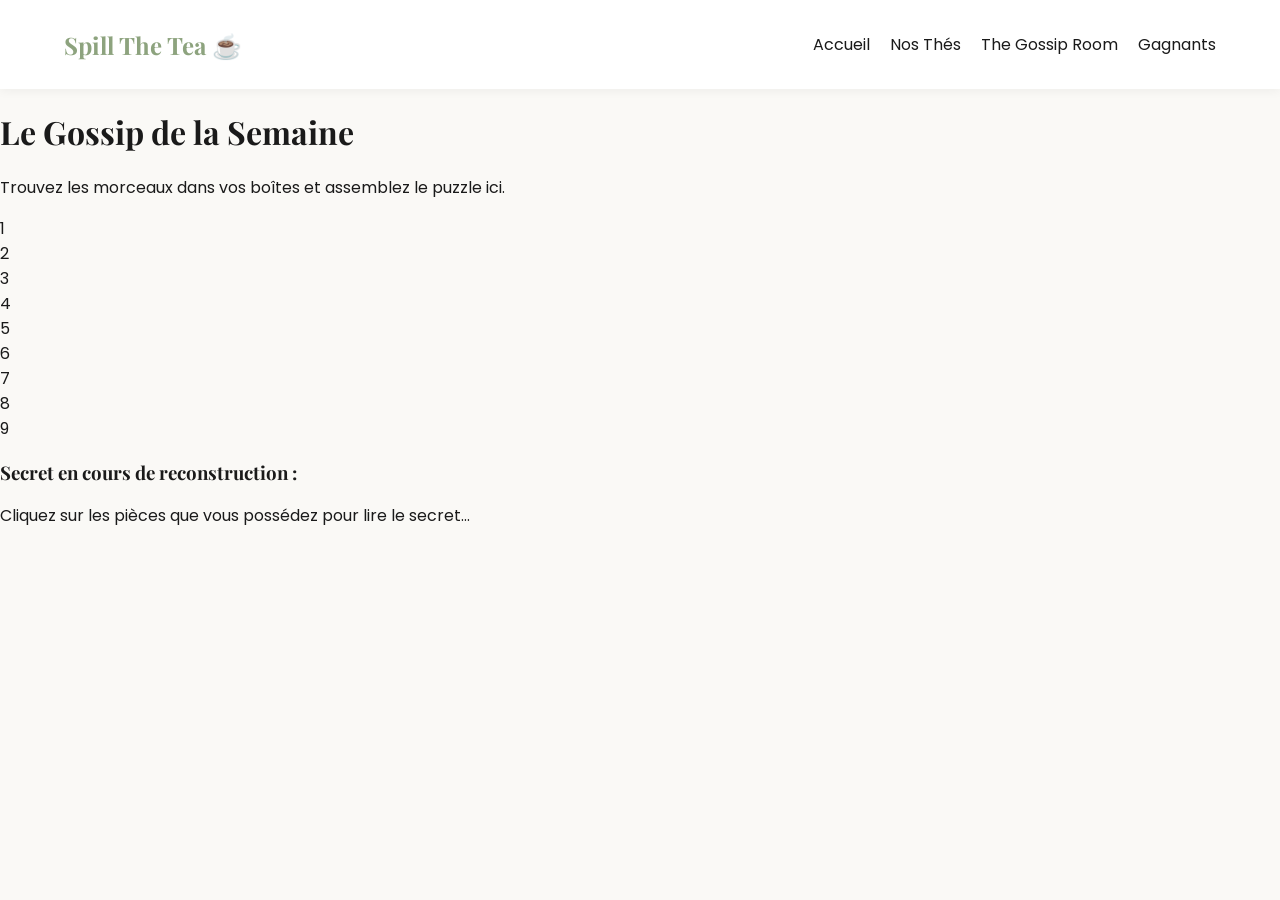
==== gossip-room.html @ b07d3635 "Add gossip-room.html with puzzle feature" ====
<!DOCTYPE html>
<html lang="fr">
<head>
    <meta charset="UTF-8">
    <meta name="viewport" content="width=device-width, initial-scale=1.0">
    <title>The Gossip Room | Spill The Tea</title>
    <link rel="stylesheet" href="style.css">
    <link href="https://fonts.googleapis.com/css2?family=Playfair+Display:wght@700&family=Poppins:wght@300;400&display=swap" rel="stylesheet">
</head>
<body>

    <header>
        <nav>
            <div class="logo">Spill The Tea ☕</div>
            <ul>
                <li><a href="index.html">Accueil</a></li>
                <li><a href="parfums.html">Nos Thés</a></li>
                <li><a href="gossip-room.html">The Gossip Room</a></li>
                <li><a href="winners.html">Gagnants</a></li>
            </ul>
        </nav>
    </header>

    <main class="gossip-container">
        <h1>Le Gossip de la Semaine</h1>
        <p class="subtitle">Trouvez les morceaux dans vos boîtes et assemblez le puzzle ici.</p>

        <div class="puzzle-grid" id="puzzleGrid">
            <div class="puzzle-piece" onclick="revealPiece(this, '...a été vu hier soir...')">1</div>
            <div class="puzzle-piece" onclick="revealPiece(this, '...dans le quartier de...')">2</div>
            <div class="puzzle-piece" onclick="revealPiece(this, '...avec une personne...')">3</div>
            <div class="puzzle-piece" onclick="revealPiece(this, '...très mystérieuse...')">4</div>
            <div class="puzzle-piece" onclick="revealPiece(this, '...portant un chapeau...')">5</div>
            <div class="puzzle-piece" onclick="revealPiece(this, '...ils ont échangé...')|">6</div>
            <div class="puzzle-piece" onclick="revealPiece(this, '...une enveloppe rouge...')">7</div>
            <div class="puzzle-piece" onclick="revealPiece(this, '...juste avant de...')">8</div>
            <div class="puzzle-piece" onclick="revealPiece(this, '...disparaître dans la brume.')">9</div>
        </div>

        <div class="full-gossip-box">
            <h3>Secret en cours de reconstruction :</h3>
            <p id="assembledGossip">Cliquez sur les pièces que vous possédez pour lire le secret...</p>
        </div>
    </main>

    <script src="script.js"></script>
</body>
</html>
---- style.css ----
/* 1. CONFIGURATION GÉNÉRALE */
:root {
    --matcha: #8da37e;
    --dusty-rose: #e6b8a2;
    --dark-ink: #1a1a1a;
    --off-white: #faf9f6;
}

body {
    margin: 0;
    padding: 0;
    font-family: 'Poppins', sans-serif;
    background-color: var(--off-white);
    color: var(--dark-ink);
}

h1, h2, h3 {
    font-family: 'Playfair Display', serif;
}

/* 2. NAVIGATION */
header {
    background-color: white;
    padding: 1rem 5%;
    box-shadow: 0 2px 10px rgba(0,0,0,0.05);
}

nav {
    display: flex;
    justify-content: space-between;
    align-items: center;
}

.logo {
    font-family: 'Playfair Display', serif;
    font-size: 1.5rem;
    font-weight: bold;
    color: var(--matcha);
}

nav ul {
    list-style: none;
    display: flex;
    gap: 20px;
}

nav a {
    text-decoration: none;
    color: var(--dark-ink);
    font-weight: 400;
    transition: 0.3s;
}

nav a:hover {
    color: var(--matcha);
}

/* 3. HERO SECTION */
.hero {
    height: 80vh;
    background: linear-gradient(rgba(0,0,0,0.4), rgba(0,0,0,0.4)), 
                url('https://images.unsplash.com/photo-1544787210-282aa047bd17?ixlib=rb-1.2.1&auto=format&fit=crop&w=1350&q=80'); /* Image de thé classe */
    background-size: cover;
    background-position: center;
    display: flex;
    justify-content: center;
    align-items: center;
    text-align: center;
    color: white;
}

.hero-content h1 {
    font-size: 3.5rem;
    margin-bottom: 1rem;
}

.cta-button {
    display: inline-block;
    padding: 15px 30px;
    background-color: var(--dusty-rose);
    color: white;
    text-decoration: none;
    border-radius: 50px;
    font-weight: bold;
    transition: 0.3s transform;
}

.cta-button:hover {
    transform: scale(1.05);
    background-color: var(--matcha);
}

/* 4. SECTION CONCEPT */
.concept {
    display: flex;
    justify-content: space-around;
    padding: 100px 10%;
    background-color: white;
    text-align: center;
}

.step {
    flex: 1;
    padding: 20px;
}

.step h3 {
    color: var(--matcha);
    font-size: 1.8rem;
}

/* 5. FOOTER */
footer {
    padding: 50px;
    background-color: var(--dark-ink);
    color: var(--off-white);
    text-align: center;
    font-size: 0.9rem;
}


/* GRILLE DE THÉS */
.tea-container { padding: 50px 5%; text-align: center; }
.tea-grid {
    display: grid;
    grid-template-columns: repeat(auto-fit, minmax(200px, 1fr));
    gap: 20px;
    margin-top: 30px;
}

.tea-card {
    padding: 40px;
    border-radius: 15px;
    cursor: pointer;
    transition: 0.3s;
    color: white;
    font-weight: bold;
}

.tea-card:hover { transform: translateY(-10px); filter: brightness(1.1); }

/* THÈMES COULEURS */
.hibiscus { background-color: #d63384; } /* Rose Hibiscus */
.blueberry { background-color: #4b0082; } /* Indigo */
.jasmine { background-color: #fdf5e6; color: #555; border: 1px solid #ddd; }
.chamomile { background-color: #f4d03f; color: #333; }
.black { background-color: #3e2723; }
.mint { background-color: #2ecc71; }
.masala { background-color: #d35400; }
.green { background-color: #27ae60; }

/* STYLE DE LA MODAL (POP-OUT) */
.modal {
    display: none; /* Caché par défaut */
    position: fixed;
    z-index: 1000;
    left: 0; top: 0; width: 100%; height: 100%;
    background-color: rgba(0,0,0,0.7);
}

.modal-content {
    background-color: white;
    margin: 10% auto;
    padding: 30px;
    width: 50%;
    border-radius: 20px;
    position: relative;
    animation: slideDown 0.4s;
}

@keyframes slideDown {
    from { transform: translateY(-50px); opacity: 0; }
    to { transform: translateY(0); opacity: 1; }
}

.close { position: absolute; right: 20px; top: 10px; font-size: 28px; cursor: pointer; }
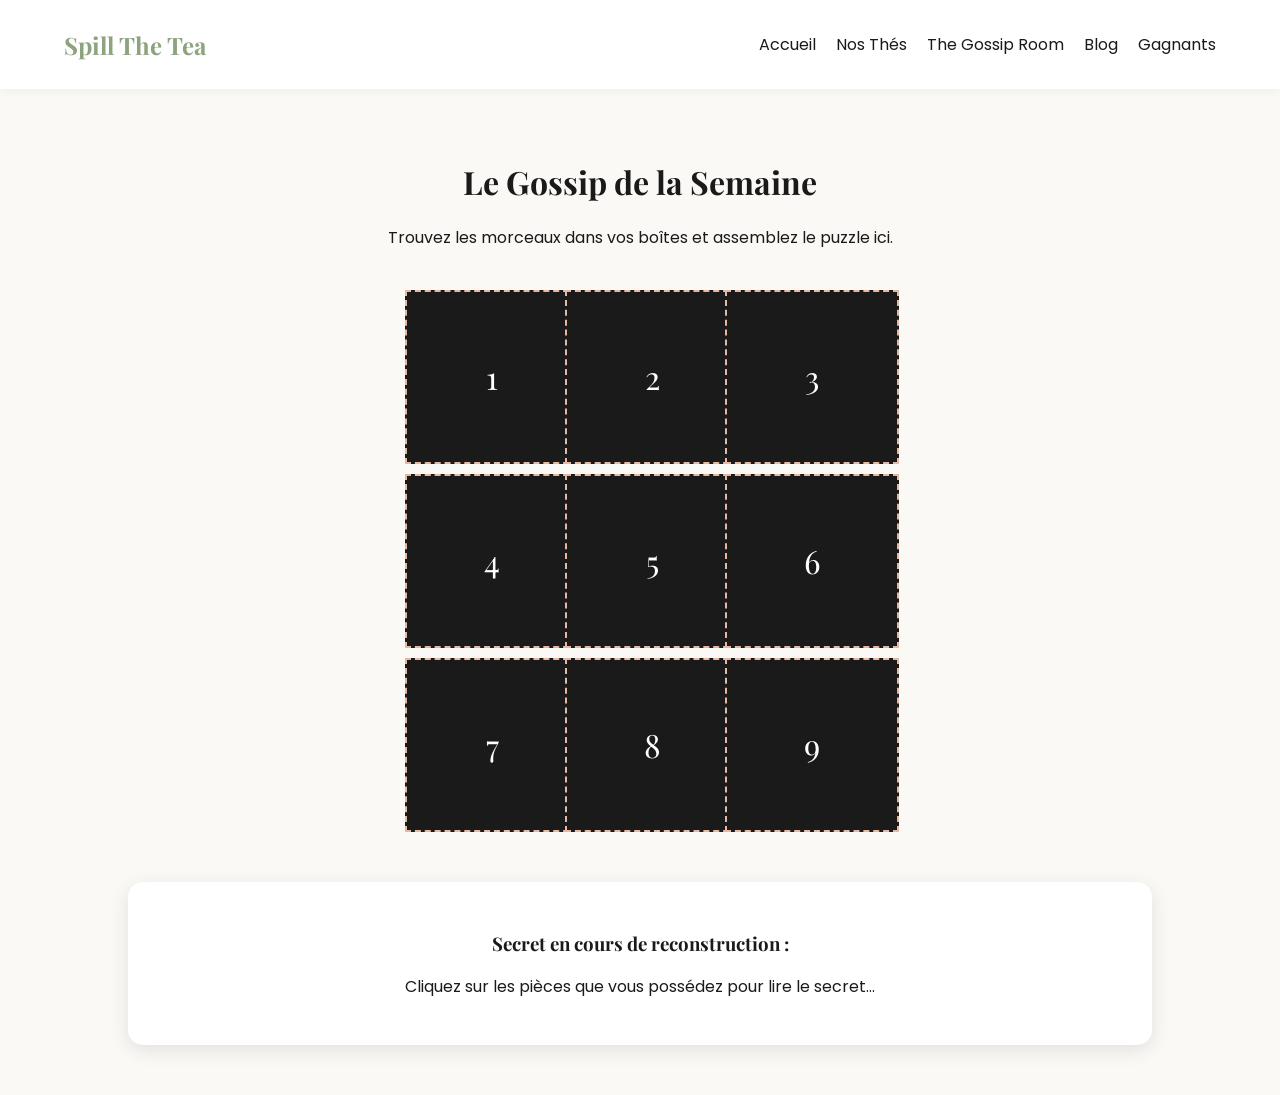
==== commit 5a688899: "Update gossip-room.html" ====
--- a/gossip-room.html
+++ b/gossip-room.html
@@ -11,11 +11,12 @@
 
     <header>
         <nav>
-            <div class="logo">Spill The Tea ☕</div>
+            <div class="logo">Spill The Tea</div>
             <ul>
                 <li><a href="index.html">Accueil</a></li>
                 <li><a href="parfums.html">Nos Thés</a></li>
                 <li><a href="gossip-room.html">The Gossip Room</a></li>
+                <li><a href="blog.html">Blog</a></li>
                 <li><a href="winners.html">Gagnants</a></li>
             </ul>
         </nav>
--- a/style.css
+++ b/style.css
@@ -174,3 +174,186 @@
 }
 
 .close { position: absolute; right: 20px; top: 10px; font-size: 28px; cursor: pointer; }
+
+/* GOSSIP ROOM */
+.gossip-container {
+    padding: 50px 10%;
+    text-align: center;
+}
+
+.puzzle-grid {
+    display: grid;
+    grid-template-columns: repeat(3, 150px); /* 3 colonnes de 150px */
+    gap: 10px;
+    justify-content: center;
+    margin: 40px auto;
+}
+
+.puzzle-piece {
+    width: 150px;
+    height: 150px;
+    background-color: var(--dark-ink);
+    color: white;
+    display: flex;
+    align-items: center;
+    justify-content: center;
+    font-size: 2rem;
+    font-family: 'Playfair Display', serif;
+    cursor: pointer;
+    border: 2px dashed var(--dusty-rose);
+    transition: all 0.5s ease;
+    overflow: hidden;
+    padding: 10px;
+}
+
+/* Quand la pièce est révélée */
+.puzzle-piece.revealed {
+    background-color: var(--matcha);
+    border: 2px solid white;
+    font-size: 0.9rem;
+    font-family: 'Poppins', sans-serif;
+    transform: rotateY(360deg);
+}
+
+.full-gossip-box {
+    margin-top: 50px;
+    padding: 30px;
+    background: white;
+    border-radius: 15px;
+    box-shadow: 0 5px 20px rgba(0,0,0,0.1);
+    min-height: 100px;
+}
+
+/* PAGE GAGNANTS */
+.winners-container {
+    padding: 60px 10%;
+    max-width: 1200px;
+    margin: 0 auto;
+}
+
+.winners-intro {
+    text-align: center;
+    margin-bottom: 50px;
+}
+
+.winner-card.gold {
+    background: white;
+    border: 2px solid var(--matcha);
+    padding: 40px;
+    border-radius: 20px;
+    display: flex;
+    justify-content: space-between;
+    align-items: center;
+    margin-bottom: 40px;
+    box-shadow: 0 10px 30px rgba(0,0,0,0.05);
+}
+
+.week-label {
+    text-transform: uppercase;
+    font-size: 0.8rem;
+    letter-spacing: 2px;
+    color: var(--matcha);
+    font-weight: bold;
+}
+
+.winner-name {
+    font-style: italic;
+    color: #555;
+}
+
+.prize-tag {
+    background-color: var(--dusty-rose);
+    color: white;
+    padding: 10px 20px;
+    border-radius: 50px;
+    font-weight: bold;
+}
+
+.winners-grid {
+    display: grid;
+    grid-template-columns: repeat(auto-fit, minmax(250px, 1fr));
+    gap: 20px;
+}
+
+.winner-item {
+    background: #fdfdfd;
+    padding: 20px;
+    border: 1px solid #eee;
+    border-radius: 10px;
+    text-align: center;
+}
+
+.cta-join {
+    text-align: center;
+    margin-top: 80px;
+    padding: 40px;
+    border-top: 1px solid #eee;
+}
+
+.cta-link {
+    color: var(--matcha);
+    text-decoration: underline;
+    font-weight: bold;
+}
+
+/* BLOG */
+.blog-container { padding: 60px 10%; }
+.blog-header { text-align: center; margin-bottom: 50px; }
+
+.blog-grid {
+    display: grid;
+    grid-template-columns: repeat(auto-fit, minmax(350px, 1fr));
+    gap: 30px;
+}
+
+.blog-card {
+    background: white;
+    border-radius: 15px;
+    overflow: hidden;
+    box-shadow: 0 5px 15px rgba(0,0,0,0.05);
+    transition: 0.3s;
+}
+
+.blog-card:hover { transform: translateY(-5px); }
+
+.blog-image { height: 250px; background-size: cover; background-position: center; }
+.blog-content { padding: 25px; }
+
+.category {
+    text-transform: uppercase;
+    font-size: 0.7rem;
+    color: var(--matcha);
+    font-weight: bold;
+    letter-spacing: 1px;
+}
+
+.read-more {
+    display: inline-block;
+    margin-top: 15px;
+    color: var(--dark-ink);
+    font-weight: bold;
+    text-decoration: none;
+    border-bottom: 2px solid var(--dusty-rose);
+}
+
+/* BOUTON WHATSAPP FLOATING */
+.whatsapp-btn {
+    position: fixed;
+    bottom: 30px;
+    right: 30px;
+    background-color: #25D366; /* Couleur officielle WhatsApp */
+    color: white;
+    padding: 12px 20px;
+    border-radius: 50px;
+    text-decoration: none;
+    display: flex;
+    align-items: center;
+    gap: 10px;
+    box-shadow: 0 10px 25px rgba(0,0,0,0.2);
+    z-index: 1000;
+    transition: 0.3s;
+}
+
+.whatsapp-btn:hover { transform: scale(1.05); background-color: #128C7E; }
+.btn-text { font-size: 0.9rem; font-weight: 500; }
+.btn-icon { font-size: 1.2rem; }
